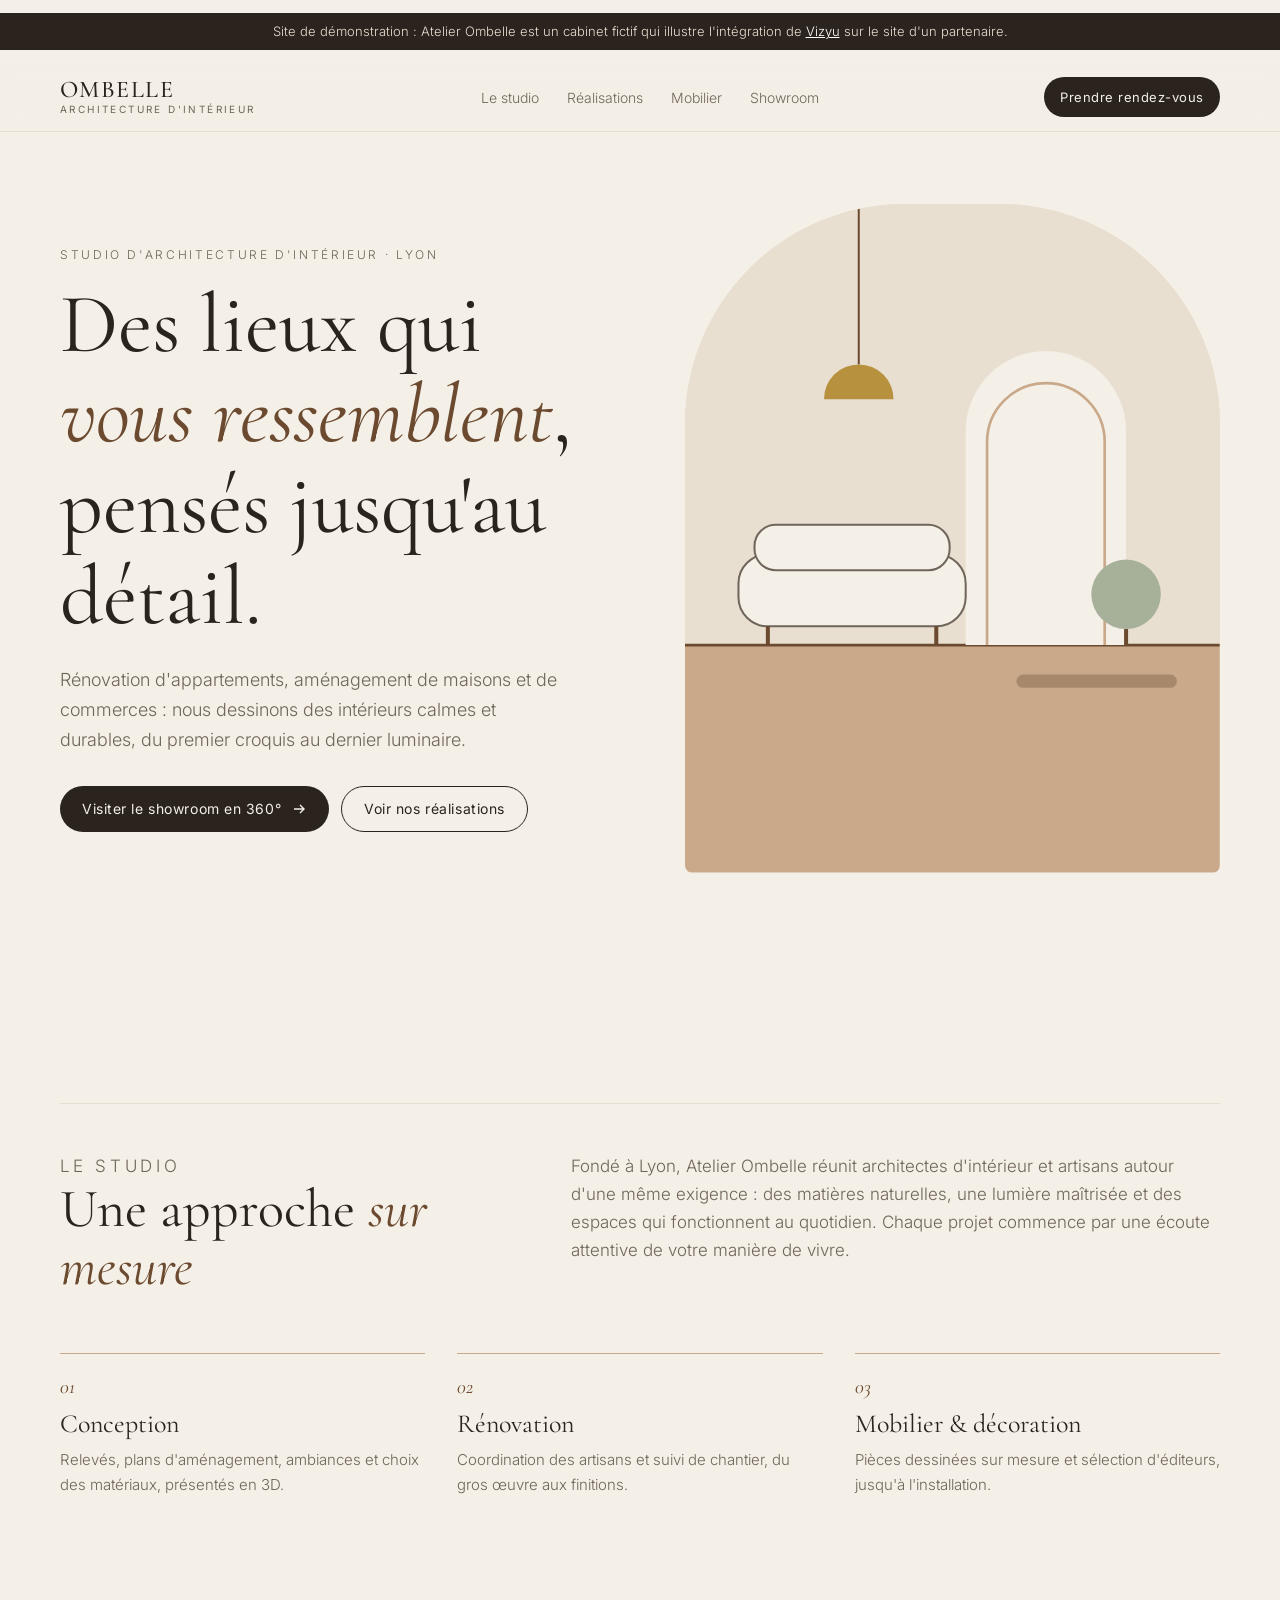
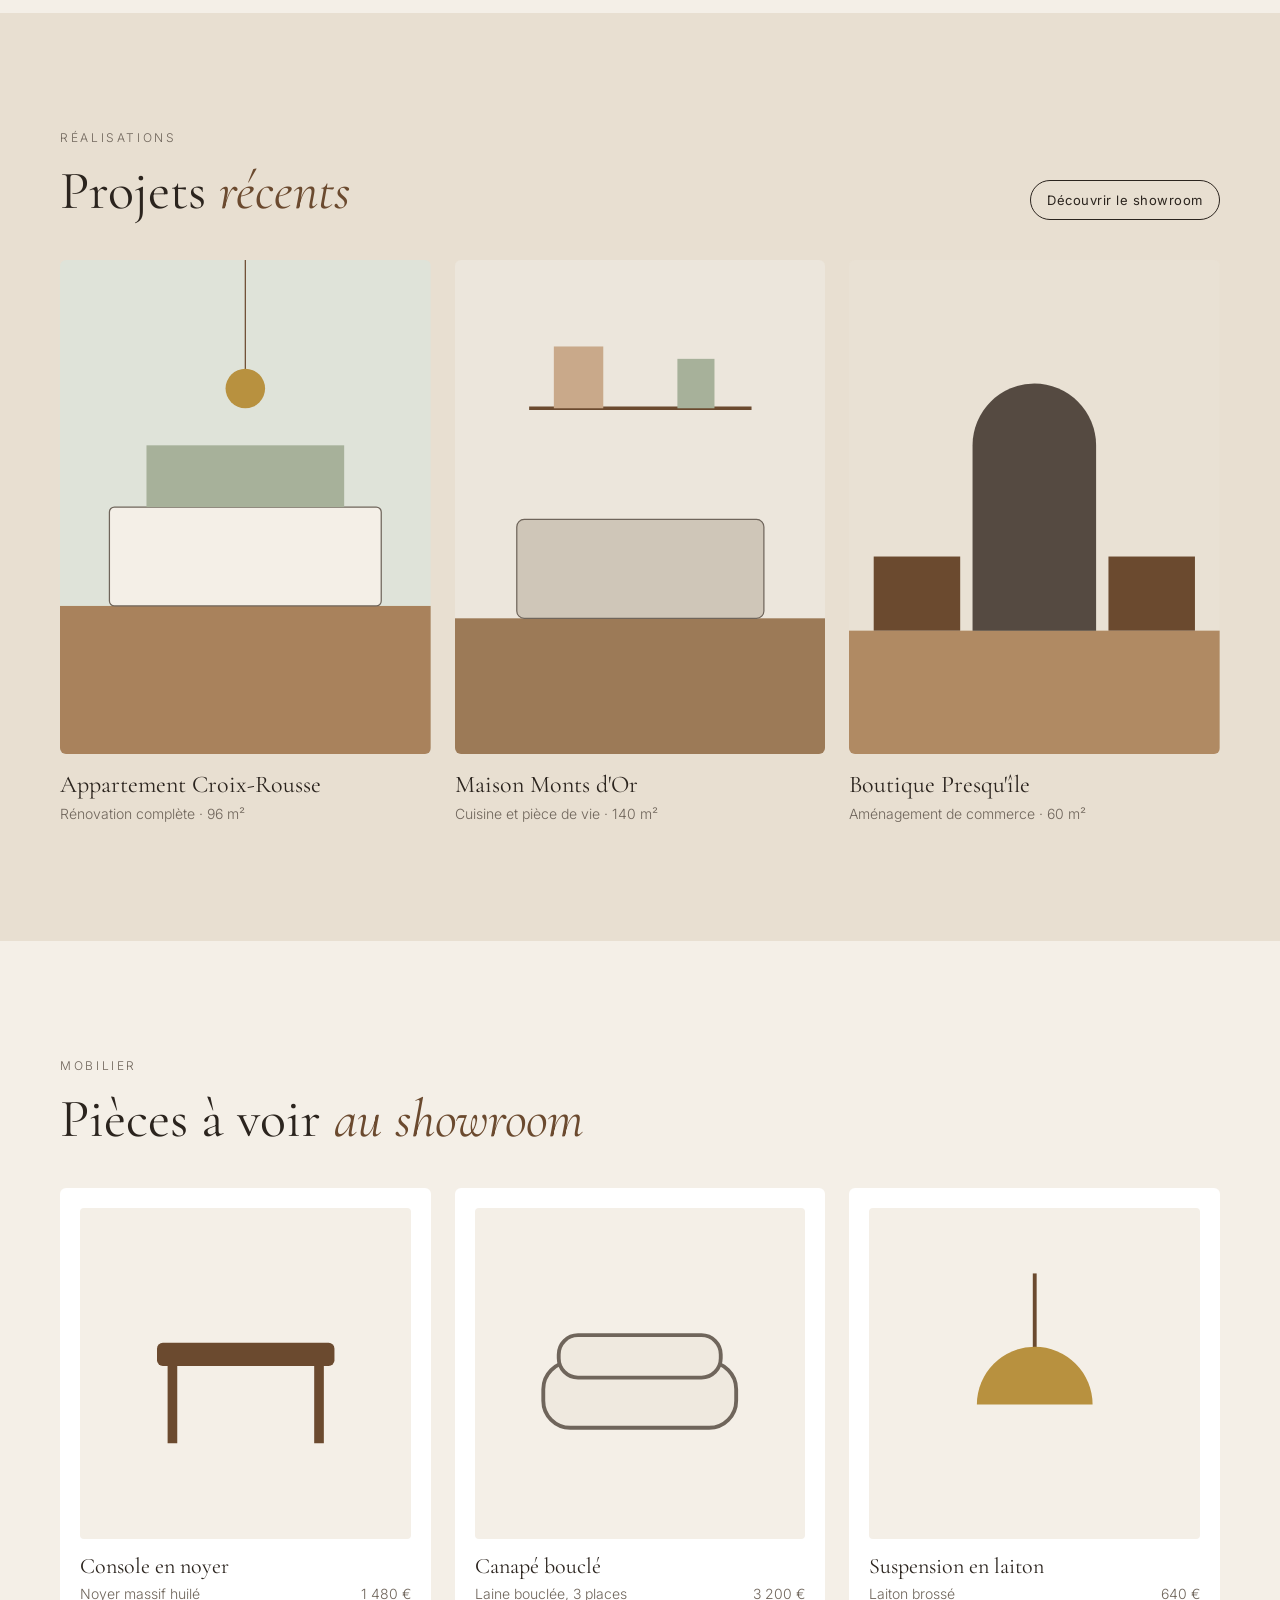
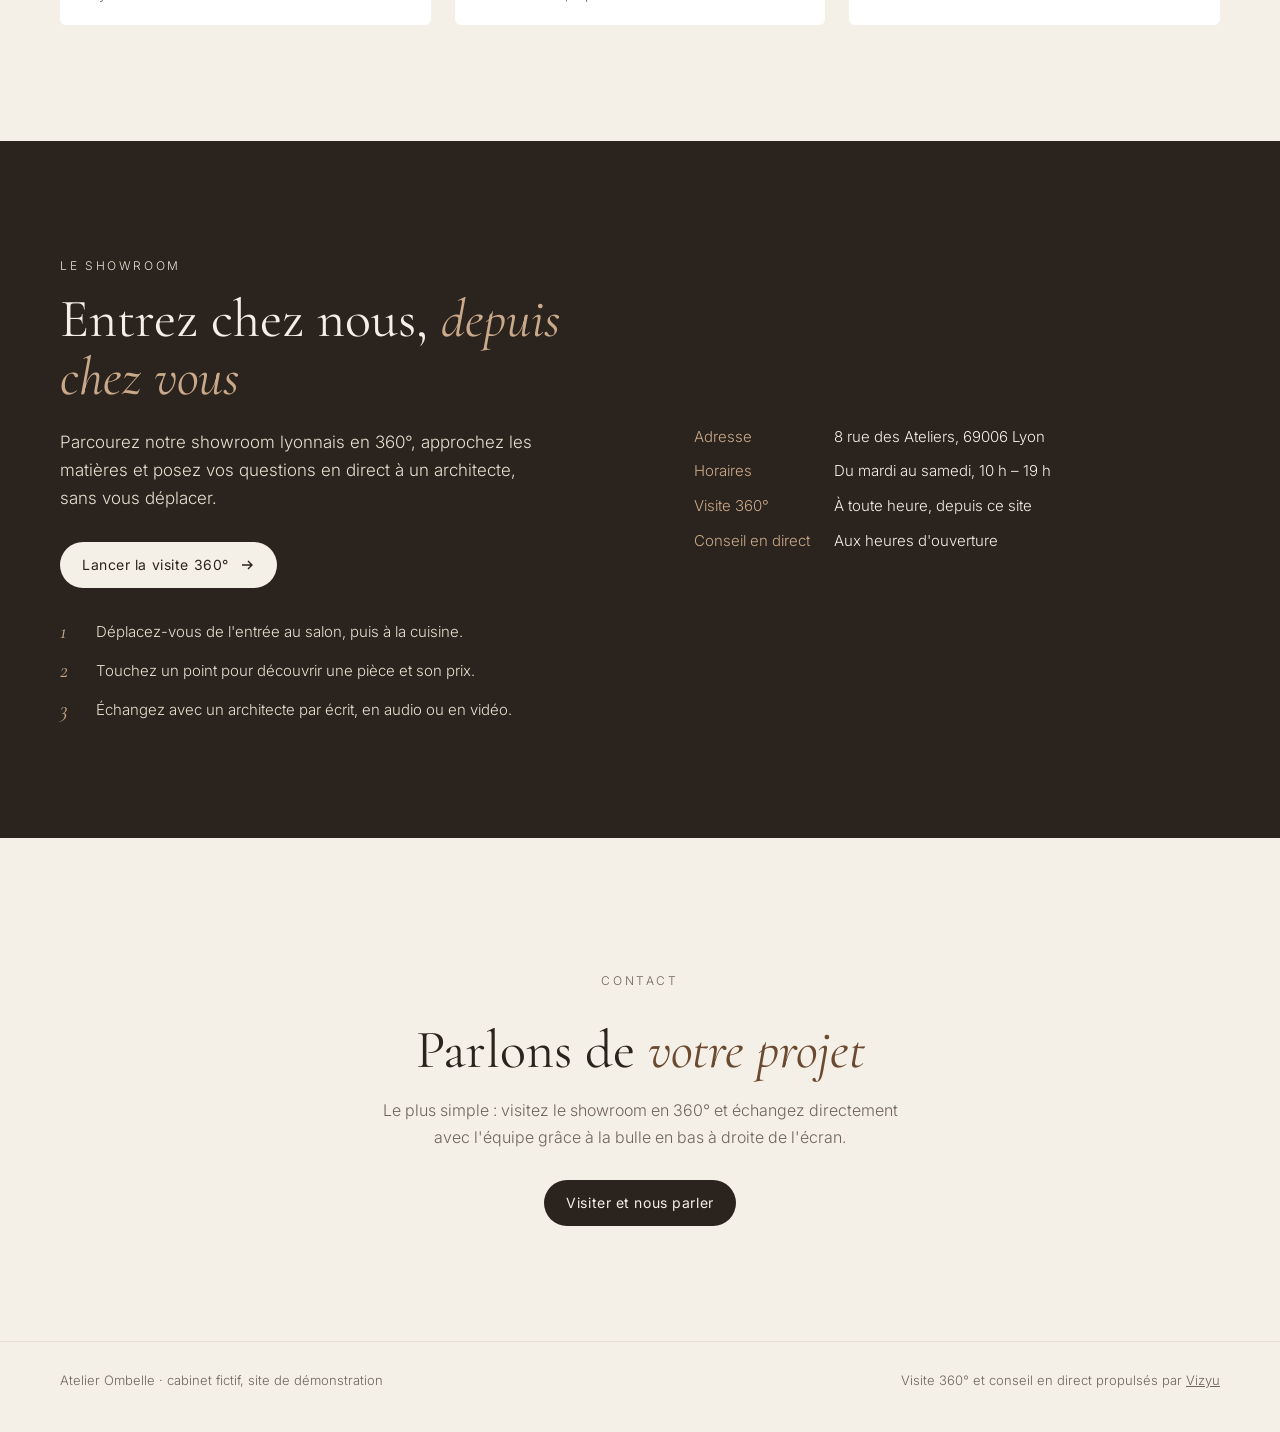
==== salon/index.html @ 53d55668 "feat: la page démo Atelier Ombelle passe sur /salon/ (redirection depuis /atelier-ombelle) Co-Author" ====
<!doctype html>
<html lang="fr">
<head>
  <meta charset="utf-8" />
  <meta name="viewport" content="width=device-width, initial-scale=1, viewport-fit=cover" />
  <title>Atelier Ombelle — Architecture d'intérieur (démo Vizyu)</title>
  <meta name="description" content="Site de démonstration : Atelier Ombelle, cabinet fictif d'architecture d'intérieur, intègre le widget Vizyu pour faire visiter son showroom en 360°." />
  <meta name="robots" content="noindex" />
  <meta name="theme-color" content="#F4EFE7" />
  <link rel="icon" href="data:image/svg+xml,%3Csvg xmlns='http://www.w3.org/2000/svg' viewBox='0 0 32 32'%3E%3Crect width='32' height='32' rx='7' fill='%233B3128'/%3E%3Cpath d='M9 24V14a7 7 0 0 1 14 0v10' fill='none' stroke='%23F4EFE7' stroke-width='2.4'/%3E%3C/svg%3E" />
  <link rel="preconnect" href="https://fonts.googleapis.com" />
  <link rel="preconnect" href="https://fonts.gstatic.com" crossorigin />
  <link href="https://fonts.googleapis.com/css2?family=Cormorant+Garamond:ital,wght@0,400;0,500;1,400&family=Inter:wght@300;400;500&display=swap" rel="stylesheet" />
  <style>
    :root {
      --lin: #f4efe7;
      --sable: #e8dfd1;
      --argile: #c9a98a;
      --noyer: #6b4a2f;
      --encre: #2b241e;
      --gris: #6f655b;
      --sauge: #a7b19a;
      --serif: "Cormorant Garamond", Georgia, serif;
      --sans: "Inter", system-ui, sans-serif;
    }
    * { box-sizing: border-box; }
    html { scroll-behavior: smooth; }
    @media (prefers-reduced-motion: reduce) { html { scroll-behavior: auto; } }
    body {
      margin: 0;
      background: var(--lin);
      color: var(--encre);
      font: 300 16px/1.65 var(--sans);
      -webkit-font-smoothing: antialiased;
    }
    a { color: inherit; }
    img, svg { display: block; max-width: 100%; }
    .wrap { width: min(1160px, 100% - 32px); margin-inline: auto; }
    .skip { position: absolute; left: -999px; }
    .skip:focus { left: 16px; top: 16px; background: var(--encre); color: var(--lin); padding: 8px 12px; z-index: 10; }
    :focus-visible { outline: 2px solid var(--noyer); outline-offset: 3px; }

    .demo-banner {
      background: var(--encre);
      color: var(--sable);
      font-size: 13px;
      text-align: center;
      padding: 8px 16px;
    }
    .demo-banner a { color: #fff; }

    header.top { position: sticky; top: 0; z-index: 5; background: rgba(244, 239, 231, 0.92); backdrop-filter: blur(8px); border-bottom: 1px solid var(--sable); }
    .top__inner { display: flex; align-items: center; justify-content: space-between; gap: 24px; height: 68px; }
    .logo { font: 500 24px/1 var(--serif); letter-spacing: 0.06em; text-decoration: none; text-transform: uppercase; }
    .logo small { display: block; font: 400 10px/1.4 var(--sans); letter-spacing: 0.24em; color: var(--gris); }
    .top nav ul { display: flex; gap: 28px; list-style: none; margin: 0; padding: 0; font-size: 14px; }
    .top nav a { text-decoration: none; color: var(--gris); }
    .top nav a:hover { color: var(--encre); }
    @media (max-width: 860px) { .top nav { display: none; } }

    .btn {
      display: inline-flex; align-items: center; gap: 10px;
      min-height: 46px; padding: 0 22px;
      background: var(--encre); color: var(--lin);
      font: 400 14px/1 var(--sans); letter-spacing: 0.04em;
      text-decoration: none; border-radius: 999px;
      transition: background 0.2s;
    }
    .btn:hover { background: var(--noyer); }
    .btn--ghost { background: transparent; color: var(--encre); border: 1px solid var(--encre); }
    .btn--ghost:hover { background: var(--encre); color: var(--lin); }
    .btn--sm { min-height: 40px; padding: 0 16px; font-size: 13px; white-space: nowrap; }

    .eyebrow { font-size: 12px; letter-spacing: 0.22em; text-transform: uppercase; color: var(--gris); margin: 0 0 14px; }
    h1, h2, h3 { font-family: var(--serif); font-weight: 400; line-height: 1.08; margin: 0; }
    h1 { font-size: clamp(44px, 7vw, 84px); }
    h1 em, h2 em { font-style: italic; color: var(--noyer); }
    h2 { font-size: clamp(34px, 4.6vw, 54px); }
    h3 { font-size: 26px; }
    section { padding: clamp(64px, 9vw, 120px) 0; }

    .hero { padding-top: clamp(40px, 6vw, 72px); }
    .hero__grid { display: grid; grid-template-columns: 1.05fr 1fr; gap: clamp(32px, 5vw, 72px); align-items: center; }
    .hero p.lead { font-size: 18px; color: var(--gris); max-width: 46ch; margin: 24px 0 32px; }
    .hero__actions { display: flex; flex-wrap: wrap; gap: 12px; }
    .hero__art { aspect-ratio: 4 / 5; border-radius: 220px 220px 8px 8px; overflow: hidden; background: var(--sable); }
    @media (max-width: 860px) {
      .hero__grid { grid-template-columns: 1fr; }
      .hero__art { aspect-ratio: 1 / 1; max-height: 420px; border-radius: 180px 180px 8px 8px; }
    }

    .intro { display: grid; grid-template-columns: 1fr 1.4fr; gap: 48px; border-top: 1px solid var(--sable); padding-top: 48px; }
    .intro p { margin: 0; color: var(--gris); font-size: 17px; }
    .services { display: grid; grid-template-columns: repeat(3, 1fr); gap: 32px; margin-top: 56px; }
    .service { border-top: 1px solid var(--argile); padding-top: 20px; }
    .service span { font: italic 400 20px/1 var(--serif); color: var(--noyer); }
    .service h3 { margin: 10px 0 10px; }
    .service p { margin: 0; color: var(--gris); font-size: 15px; }
    @media (max-width: 860px) { .intro, .services { grid-template-columns: 1fr; } }

    .projets { background: var(--sable); }
    .projets__head { display: flex; justify-content: space-between; align-items: end; gap: 24px; flex-wrap: wrap; margin-bottom: 40px; }
    .cards { display: grid; grid-template-columns: repeat(3, 1fr); gap: 24px; }
    .card__art { aspect-ratio: 3 / 4; border-radius: 6px; overflow: hidden; }
    .card h3 { font-size: 24px; margin: 18px 0 4px; }
    .card p { margin: 0; color: var(--gris); font-size: 14px; }
    @media (max-width: 860px) { .cards { grid-template-columns: 1fr; } .card__art { aspect-ratio: 4 / 3; } }

    .mobilier__list { display: grid; grid-template-columns: repeat(3, 1fr); gap: 24px; margin-top: 40px; }
    .piece { background: #fff; border-radius: 6px; padding: 20px; }
    .piece__art { aspect-ratio: 1; border-radius: 4px; background: var(--lin); display: grid; place-items: center; }
    .piece h3 { font-size: 22px; margin: 16px 0 4px; }
    .piece p { margin: 0; color: var(--gris); font-size: 14px; display: flex; justify-content: space-between; gap: 12px; }
    @media (max-width: 860px) { .mobilier__list { grid-template-columns: 1fr; } }

    .showroom { background: var(--encre); color: var(--lin); }
    .showroom__grid { display: grid; grid-template-columns: 1.1fr 1fr; gap: 56px; align-items: center; }
    .showroom .eyebrow, .showroom p { color: var(--sable); }
    .showroom h2 em { color: var(--argile); }
    .showroom p.lead { font-size: 17px; max-width: 48ch; margin: 22px 0 30px; }
    .showroom .btn { background: var(--lin); color: var(--encre); }
    .showroom .btn:hover { background: var(--argile); }
    .showroom dl { display: grid; grid-template-columns: auto 1fr; gap: 10px 24px; margin: 0; font-size: 15px; }
    .showroom dt { color: var(--argile); }
    .showroom dd { margin: 0; }
    .steps { list-style: none; padding: 0; margin: 32px 0 0; display: grid; gap: 14px; font-size: 15px; color: var(--sable); }
    .steps li { display: flex; gap: 14px; }
    .steps b { font: italic 400 22px/1 var(--serif); color: var(--argile); min-width: 22px; }
    @media (max-width: 860px) { .showroom__grid { grid-template-columns: 1fr; } }

    .contact { text-align: center; }
    .contact p { color: var(--gris); max-width: 52ch; margin: 18px auto 30px; }

    footer { border-top: 1px solid var(--sable); padding: 28px 0 40px; font-size: 13px; color: var(--gris); }
    footer .wrap { display: flex; justify-content: space-between; gap: 16px; flex-wrap: wrap; }
  </style>
</head>
<body>
  <a class="skip" href="#contenu">Aller au contenu</a>

  <p class="demo-banner">
    Site de démonstration : Atelier Ombelle est un cabinet fictif qui illustre l'intégration de
    <a href="/">Vizyu</a> sur le site d'un partenaire.
  </p>

  <header class="top">
    <div class="wrap top__inner">
      <a href="#haut" class="logo" id="haut">Ombelle<small>Architecture d'intérieur</small></a>
      <nav aria-label="Sections">
        <ul>
          <li><a href="#studio">Le studio</a></li>
          <li><a href="#realisations">Réalisations</a></li>
          <li><a href="#mobilier">Mobilier</a></li>
          <li><a href="#showroom">Showroom</a></li>
        </ul>
      </nav>
      <a href="#contact" class="btn btn--sm">Prendre rendez-vous</a>
    </div>
  </header>

  <main id="contenu">
    <section class="hero">
      <div class="wrap hero__grid">
        <div>
          <p class="eyebrow">Studio d'architecture d'intérieur · Lyon</p>
          <h1>Des lieux qui <em>vous ressemblent</em>, pensés jusqu'au détail.</h1>
          <p class="lead">
            Rénovation d'appartements, aménagement de maisons et de commerces : nous dessinons
            des intérieurs calmes et durables, du premier croquis au dernier luminaire.
          </p>
          <div class="hero__actions">
            <a class="btn" href="https://vizyu-demo.vercel.app/v/demo_ombelle_marque/boutique/demo_ombelle_showroom" target="_blank" rel="noopener">
              Visiter le showroom en 360°
              <svg width="16" height="16" viewBox="0 0 16 16" aria-hidden="true"><path d="M3 8h10M9 4l4 4-4 4" fill="none" stroke="currentColor" stroke-width="1.4"/></svg>
            </a>
            <a class="btn btn--ghost" href="#realisations">Voir nos réalisations</a>
          </div>
        </div>
        <div class="hero__art" aria-hidden="true">
          <svg viewBox="0 0 400 500" preserveAspectRatio="xMidYMid slice" width="100%" height="100%">
            <rect width="400" height="500" fill="#e8dfd1"/>
            <rect y="330" width="400" height="170" fill="#c9a98a"/>
            <path d="M0 330h400" stroke="#6b4a2f" stroke-width="2"/>
            <path d="M210 330V170a60 60 0 0 1 120 0v160" fill="#f4efe7"/>
            <path d="M226 330V178a44 44 0 0 1 88 0v152" fill="none" stroke="#c9a98a" stroke-width="2"/>
            <rect x="40" y="262" width="170" height="54" rx="22" fill="#f4efe7" stroke="#6f655b" stroke-width="1.5"/>
            <rect x="52" y="240" width="146" height="34" rx="16" fill="#f4efe7" stroke="#6f655b" stroke-width="1.5"/>
            <path d="M62 316v14M188 316v14" stroke="#6b4a2f" stroke-width="3"/>
            <path d="M130 0v120" stroke="#6b4a2f" stroke-width="1.5"/>
            <path d="M104 146a26 26 0 0 1 52 0z" fill="#b8913f"/>
            <circle cx="330" cy="292" r="26" fill="#a7b19a"/>
            <path d="M330 318v12" stroke="#6b4a2f" stroke-width="3"/>
            <rect x="248" y="352" width="120" height="10" rx="5" fill="#6b4a2f" opacity="0.35"/>
          </svg>
        </div>
      </div>
    </section>

    <section id="studio">
      <div class="wrap">
        <div class="intro">
          <div>
            <p class="eyebrow">Le studio</p>
            <h2>Une approche <em>sur mesure</em></h2>
          </div>
          <p>
            Fondé à Lyon, Atelier Ombelle réunit architectes d'intérieur et artisans autour d'une même
            exigence : des matières naturelles, une lumière maîtrisée et des espaces qui fonctionnent
            au quotidien. Chaque projet commence par une écoute attentive de votre manière de vivre.
          </p>
        </div>
        <div class="services">
          <article class="service">
            <span>01</span>
            <h3>Conception</h3>
            <p>Relevés, plans d'aménagement, ambiances et choix des matériaux, présentés en 3D.</p>
          </article>
          <article class="service">
            <span>02</span>
            <h3>Rénovation</h3>
            <p>Coordination des artisans et suivi de chantier, du gros œuvre aux finitions.</p>
          </article>
          <article class="service">
            <span>03</span>
            <h3>Mobilier &amp; décoration</h3>
            <p>Pièces dessinées sur mesure et sélection d'éditeurs, jusqu'à l'installation.</p>
          </article>
        </div>
      </div>
    </section>

    <section class="projets" id="realisations">
      <div class="wrap">
        <div class="projets__head">
          <div>
            <p class="eyebrow">Réalisations</p>
            <h2>Projets <em>récents</em></h2>
          </div>
          <a class="btn btn--ghost btn--sm" href="#showroom">Découvrir le showroom</a>
        </div>
        <div class="cards">
          <article class="card">
            <div class="card__art" aria-hidden="true">
              <svg viewBox="0 0 300 400" preserveAspectRatio="xMidYMid slice" width="100%" height="100%">
                <rect width="300" height="400" fill="#dfe3d9"/>
                <rect y="280" width="300" height="120" fill="#a9825c"/>
                <rect x="40" y="200" width="220" height="80" rx="4" fill="#f4efe7" stroke="#6f655b"/>
                <rect x="70" y="150" width="160" height="50" fill="#a7b19a"/>
                <path d="M150 0v90" stroke="#6b4a2f"/><circle cx="150" cy="104" r="16" fill="#b8913f"/>
              </svg>
            </div>
            <h3>Appartement Croix-Rousse</h3>
            <p>Rénovation complète · 96 m²</p>
          </article>
          <article class="card">
            <div class="card__art" aria-hidden="true">
              <svg viewBox="0 0 300 400" preserveAspectRatio="xMidYMid slice" width="100%" height="100%">
                <rect width="300" height="400" fill="#ece6dc"/>
                <rect y="290" width="300" height="110" fill="#9c7a57"/>
                <rect x="50" y="210" width="200" height="80" rx="6" fill="#cfc6b8" stroke="#6f655b"/>
                <path d="M60 120h180" stroke="#6b4a2f" stroke-width="3"/>
                <rect x="80" y="70" width="40" height="50" fill="#c9a98a"/><rect x="180" y="80" width="30" height="40" fill="#a7b19a"/>
              </svg>
            </div>
            <h3>Maison Monts d'Or</h3>
            <p>Cuisine et pièce de vie · 140 m²</p>
          </article>
          <article class="card">
            <div class="card__art" aria-hidden="true">
              <svg viewBox="0 0 300 400" preserveAspectRatio="xMidYMid slice" width="100%" height="100%">
                <rect width="300" height="400" fill="#e9e1d4"/>
                <rect y="300" width="300" height="100" fill="#b08a63"/>
                <path d="M100 300V150a50 50 0 0 1 100 0v150" fill="#3b3128" opacity="0.85"/>
                <rect x="20" y="240" width="70" height="60" fill="#6b4a2f"/><rect x="210" y="240" width="70" height="60" fill="#6b4a2f"/>
              </svg>
            </div>
            <h3>Boutique Presqu'île</h3>
            <p>Aménagement de commerce · 60 m²</p>
          </article>
        </div>
      </div>
    </section>

    <section id="mobilier">
      <div class="wrap">
        <p class="eyebrow">Mobilier</p>
        <h2>Pièces à voir <em>au showroom</em></h2>
        <div class="mobilier__list">
          <article class="piece">
            <div class="piece__art" aria-hidden="true">
              <svg viewBox="0 0 120 120" width="70%"><rect x="14" y="44" width="92" height="12" rx="3" fill="#6b4a2f"/><path d="M22 56v40M98 56v40" stroke="#6b4a2f" stroke-width="5"/></svg>
            </div>
            <h3>Console en noyer</h3>
            <p><span>Noyer massif huilé</span><span>1 480 €</span></p>
          </article>
          <article class="piece">
            <div class="piece__art" aria-hidden="true">
              <svg viewBox="0 0 120 120" width="70%"><rect x="10" y="54" width="100" height="34" rx="14" fill="#efe9df" stroke="#6f655b" stroke-width="2"/><rect x="18" y="40" width="84" height="22" rx="10" fill="#efe9df" stroke="#6f655b" stroke-width="2"/></svg>
            </div>
            <h3>Canapé bouclé</h3>
            <p><span>Laine bouclée, 3 places</span><span>3 200 €</span></p>
          </article>
          <article class="piece">
            <div class="piece__art" aria-hidden="true">
              <svg viewBox="0 0 120 120" width="70%"><path d="M60 8v40" stroke="#6b4a2f" stroke-width="2"/><path d="M30 76a30 30 0 0 1 60 0z" fill="#b8913f"/></svg>
            </div>
            <h3>Suspension en laiton</h3>
            <p><span>Laiton brossé</span><span>640 €</span></p>
          </article>
        </div>
      </div>
    </section>

    <section class="showroom" id="showroom">
      <div class="wrap showroom__grid">
        <div>
          <p class="eyebrow">Le showroom</p>
          <h2>Entrez chez nous, <em>depuis chez vous</em></h2>
          <p class="lead">
            Parcourez notre showroom lyonnais en 360°, approchez les matières et posez vos questions
            en direct à un architecte, sans vous déplacer.
          </p>
          <a class="btn" href="https://vizyu-demo.vercel.app/v/demo_ombelle_marque/boutique/demo_ombelle_showroom" target="_blank" rel="noopener">
            Lancer la visite 360°
            <svg width="16" height="16" viewBox="0 0 16 16" aria-hidden="true"><path d="M3 8h10M9 4l4 4-4 4" fill="none" stroke="currentColor" stroke-width="1.4"/></svg>
          </a>
          <ol class="steps">
            <li><b>1</b><span>Déplacez-vous de l'entrée au salon, puis à la cuisine.</span></li>
            <li><b>2</b><span>Touchez un point pour découvrir une pièce et son prix.</span></li>
            <li><b>3</b><span>Échangez avec un architecte par écrit, en audio ou en vidéo.</span></li>
          </ol>
        </div>
        <dl>
          <dt>Adresse</dt><dd>8 rue des Ateliers, 69006 Lyon</dd>
          <dt>Horaires</dt><dd>Du mardi au samedi, 10 h – 19 h</dd>
          <dt>Visite 360°</dt><dd>À toute heure, depuis ce site</dd>
          <dt>Conseil en direct</dt><dd>Aux heures d'ouverture</dd>
        </dl>
      </div>
    </section>

    <section class="contact" id="contact">
      <div class="wrap">
        <p class="eyebrow">Contact</p>
        <h2>Parlons de <em>votre projet</em></h2>
        <p>
          Le plus simple : visitez le showroom en 360° et échangez directement avec l'équipe
          grâce à la bulle en bas à droite de l'écran.
        </p>
        <a class="btn" href="https://vizyu-demo.vercel.app/v/demo_ombelle_marque/boutique/demo_ombelle_showroom" target="_blank" rel="noopener">Visiter et nous parler</a>
      </div>
    </section>
  </main>

  <footer>
    <div class="wrap">
      <span>Atelier Ombelle · cabinet fictif, site de démonstration</span>
      <span>Visite 360° et conseil en direct propulsés par <a href="/">Vizyu</a></span>
    </div>
  </footer>

  <!-- Widget Vizyu : ouvre directement la visite 360 du showroom (data-boutique). -->
  <script
    src="https://vizyu-demo.vercel.app/widget.js"
    data-marque="demo_ombelle_marque"
    data-boutique="demo_ombelle_showroom"
    async
  ></script>
</body>
</html>
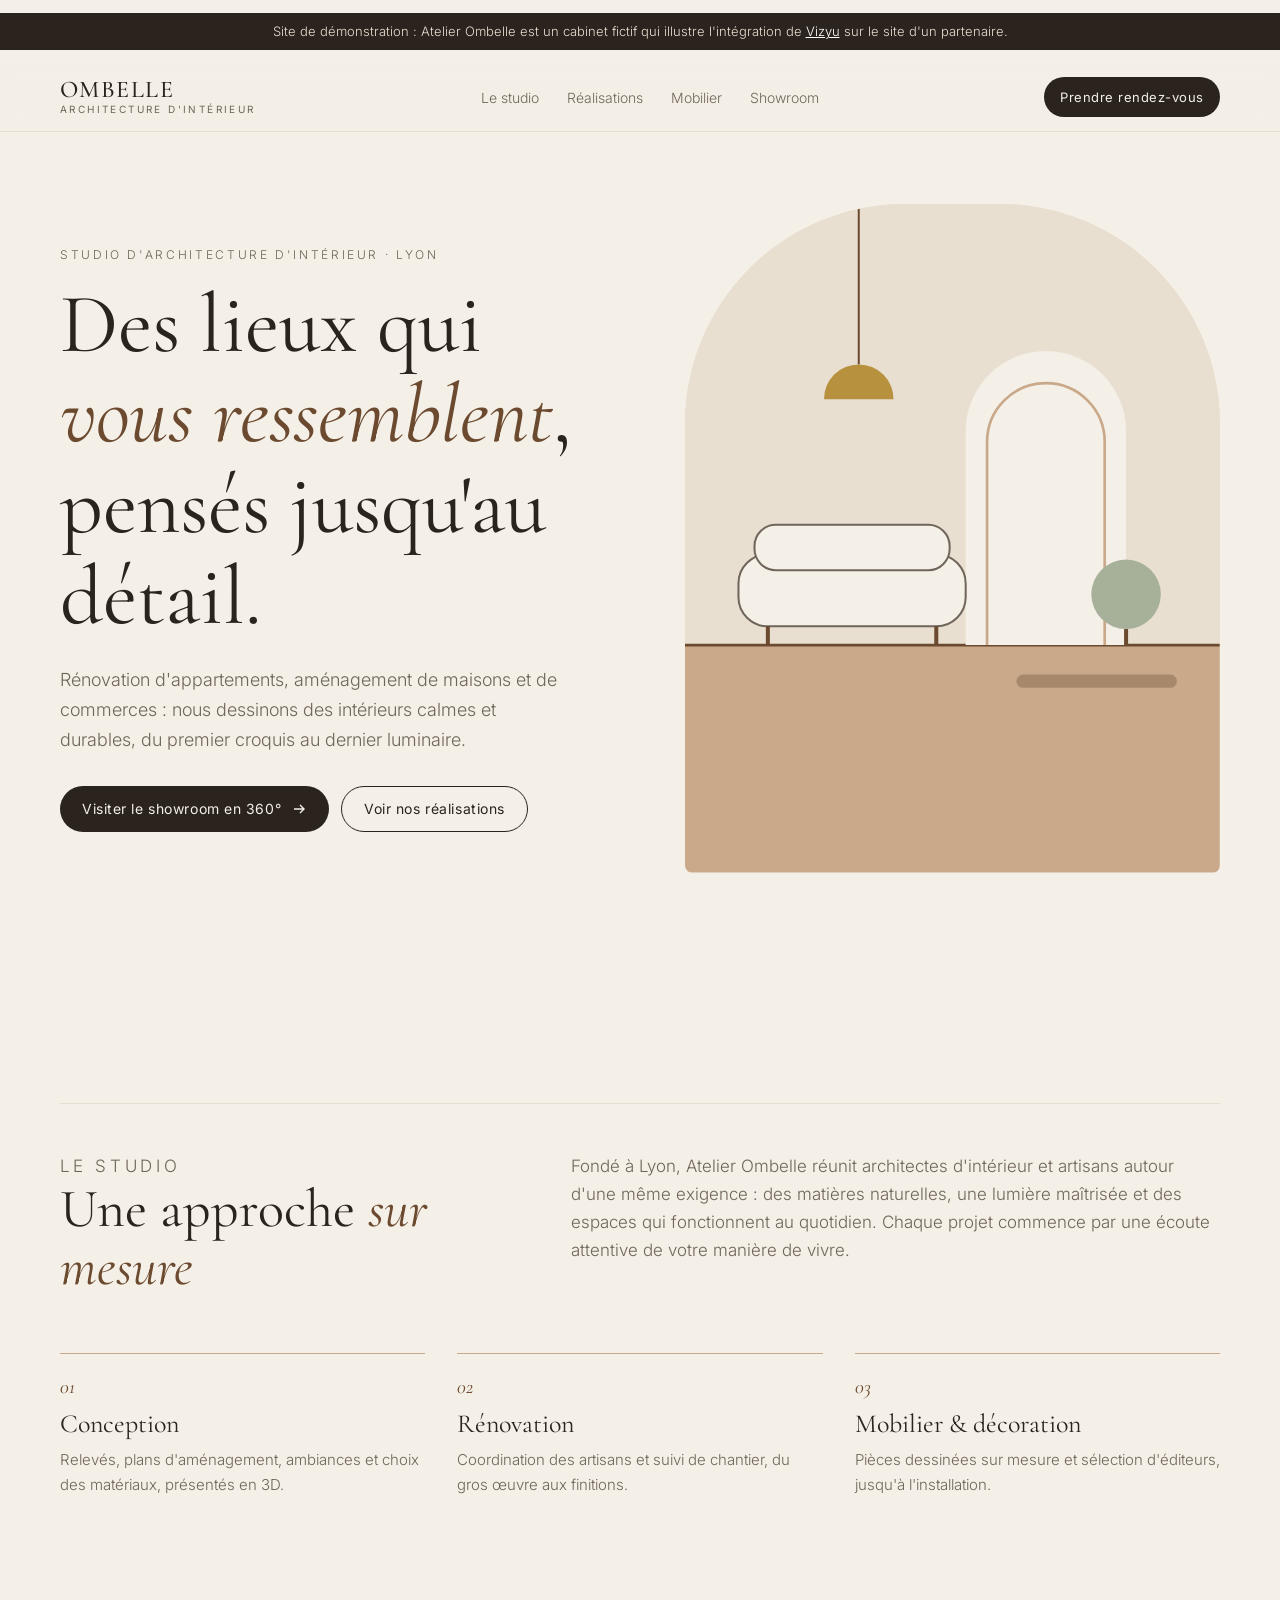
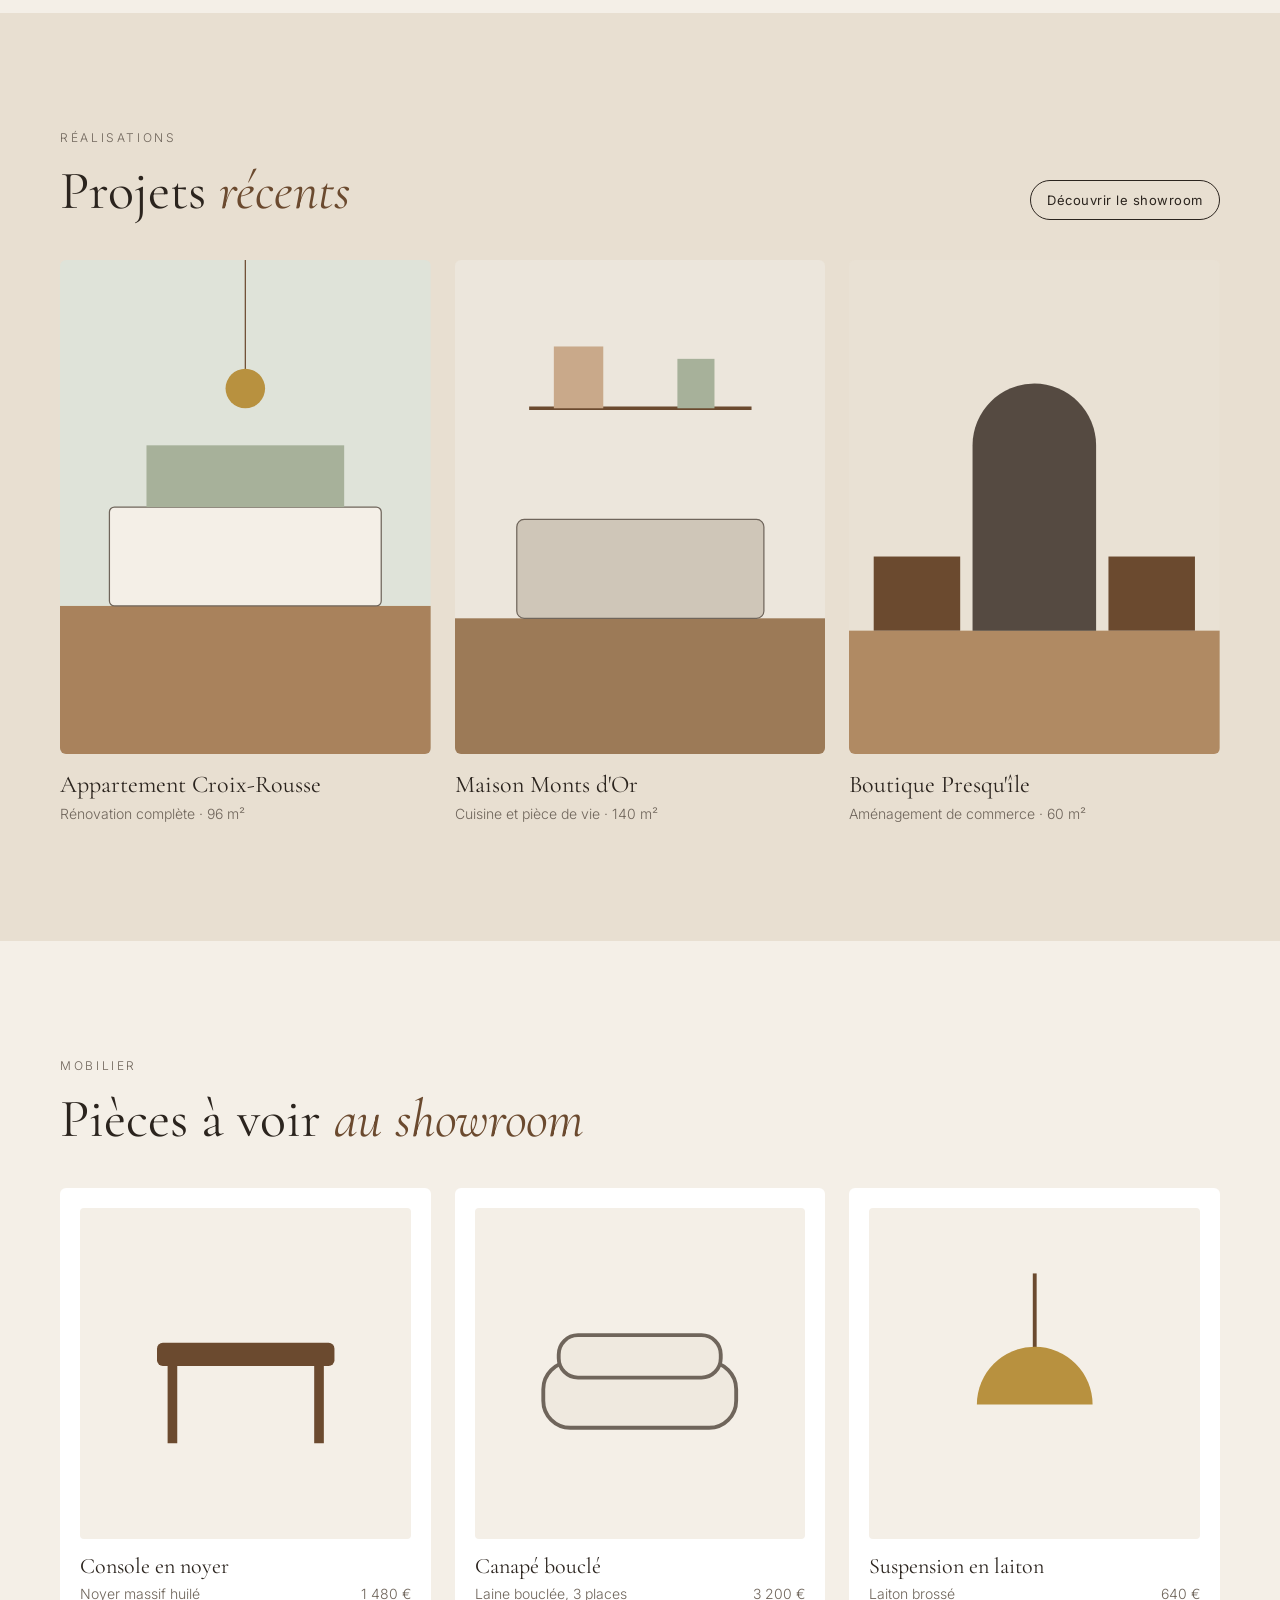
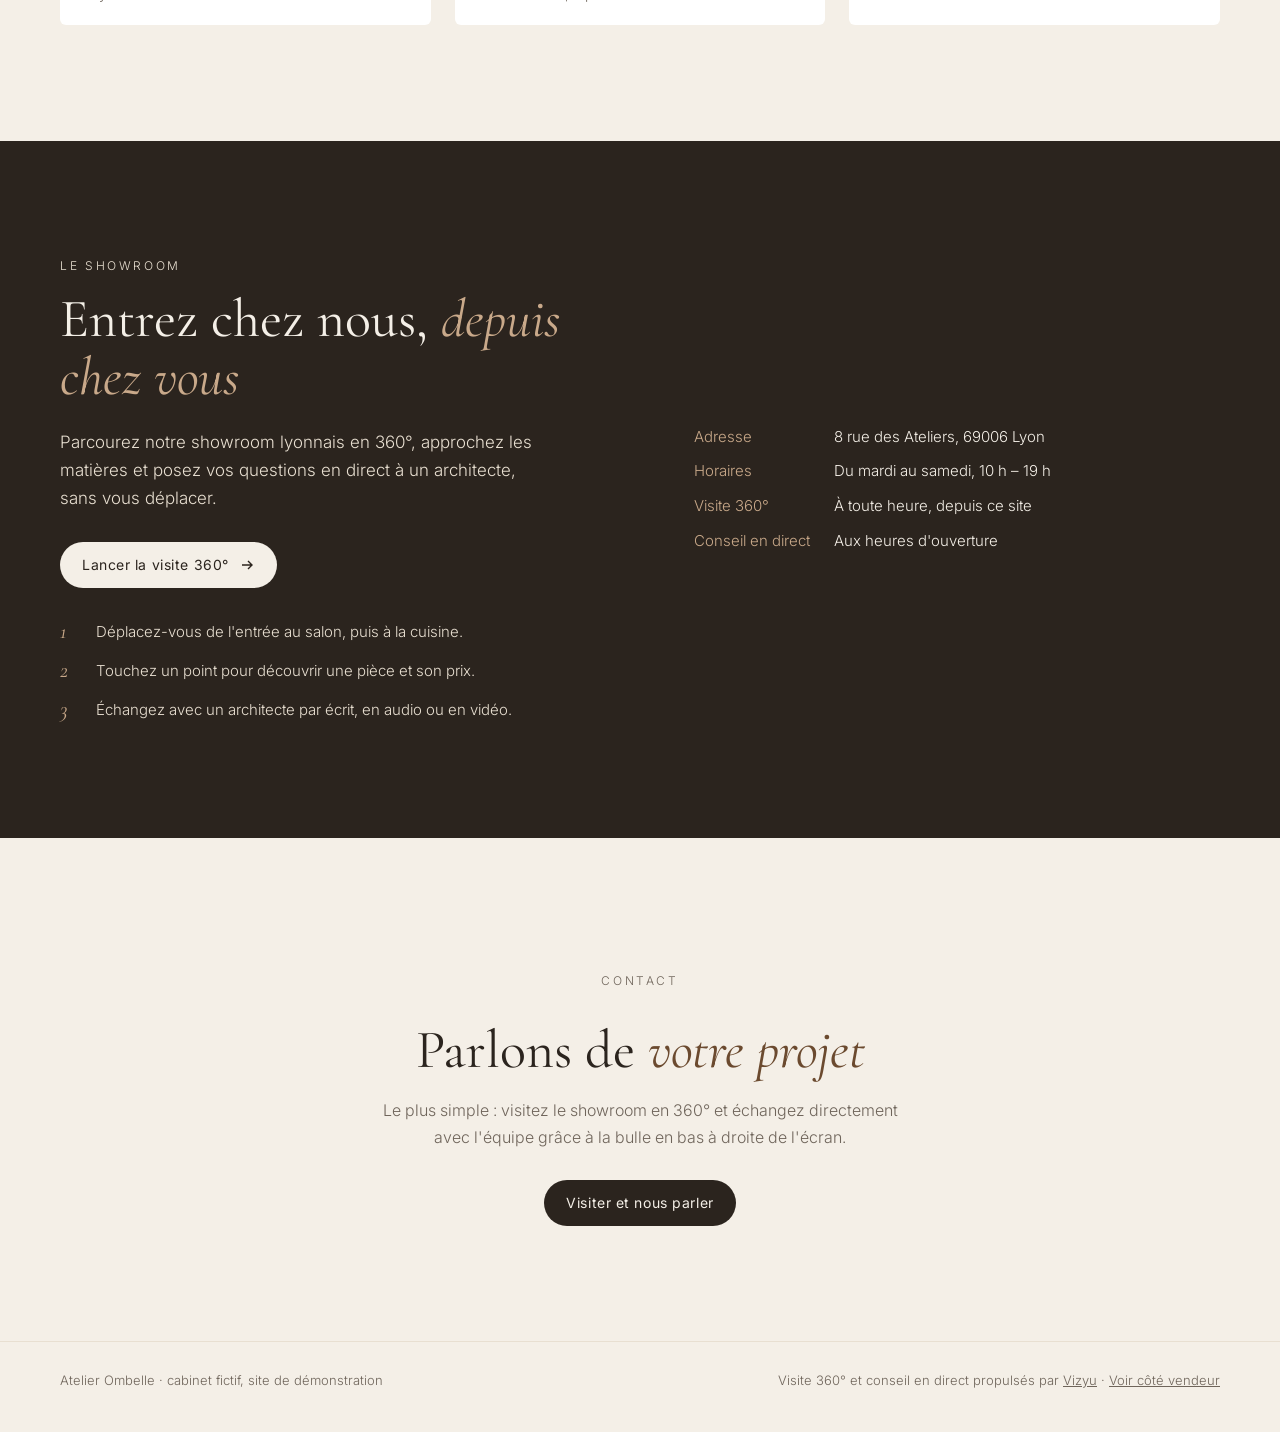
==== commit 992358d0: "feat: section « Essayez Vizyu » avec les parcours client et vendeur Co-Authored-By: Claude Opus 5.5 " ====
--- a/salon/index.html
+++ b/salon/index.html
@@ -252,7 +252,7 @@
             <h3>Appartement Croix-Rousse</h3>
             <p>Rénovation complète · 96 m²</p>
           </article>
-          <article class="card">
+          <article class="card" id="ilot-terrazzo">
             <div class="card__art" aria-hidden="true">
               <svg viewBox="0 0 300 400" preserveAspectRatio="xMidYMid slice" width="100%" height="100%">
                 <rect width="300" height="400" fill="#ece6dc"/>
@@ -286,21 +286,21 @@
         <p class="eyebrow">Mobilier</p>
         <h2>Pièces à voir <em>au showroom</em></h2>
         <div class="mobilier__list">
-          <article class="piece">
+          <article class="piece" id="console-noyer">
             <div class="piece__art" aria-hidden="true">
               <svg viewBox="0 0 120 120" width="70%"><rect x="14" y="44" width="92" height="12" rx="3" fill="#6b4a2f"/><path d="M22 56v40M98 56v40" stroke="#6b4a2f" stroke-width="5"/></svg>
             </div>
             <h3>Console en noyer</h3>
             <p><span>Noyer massif huilé</span><span>1 480 €</span></p>
           </article>
-          <article class="piece">
+          <article class="piece" id="canape-boucle">
             <div class="piece__art" aria-hidden="true">
               <svg viewBox="0 0 120 120" width="70%"><rect x="10" y="54" width="100" height="34" rx="14" fill="#efe9df" stroke="#6f655b" stroke-width="2"/><rect x="18" y="40" width="84" height="22" rx="10" fill="#efe9df" stroke="#6f655b" stroke-width="2"/></svg>
             </div>
             <h3>Canapé bouclé</h3>
             <p><span>Laine bouclée, 3 places</span><span>3 200 €</span></p>
           </article>
-          <article class="piece">
+          <article class="piece" id="suspension-laiton">
             <div class="piece__art" aria-hidden="true">
               <svg viewBox="0 0 120 120" width="70%"><path d="M60 8v40" stroke="#6b4a2f" stroke-width="2"/><path d="M30 76a30 30 0 0 1 60 0z" fill="#b8913f"/></svg>
             </div>
@@ -355,7 +355,7 @@
   <footer>
     <div class="wrap">
       <span>Atelier Ombelle · cabinet fictif, site de démonstration</span>
-      <span>Visite 360° et conseil en direct propulsés par <a href="/">Vizyu</a></span>
+      <span>Visite 360° et conseil en direct propulsés par <a href="/">Vizyu</a> · <a href="https://vizyu-demo.vercel.app/demo-vendeur" target="_blank" rel="noopener">Voir côté vendeur</a></span>
     </div>
   </footer>
 
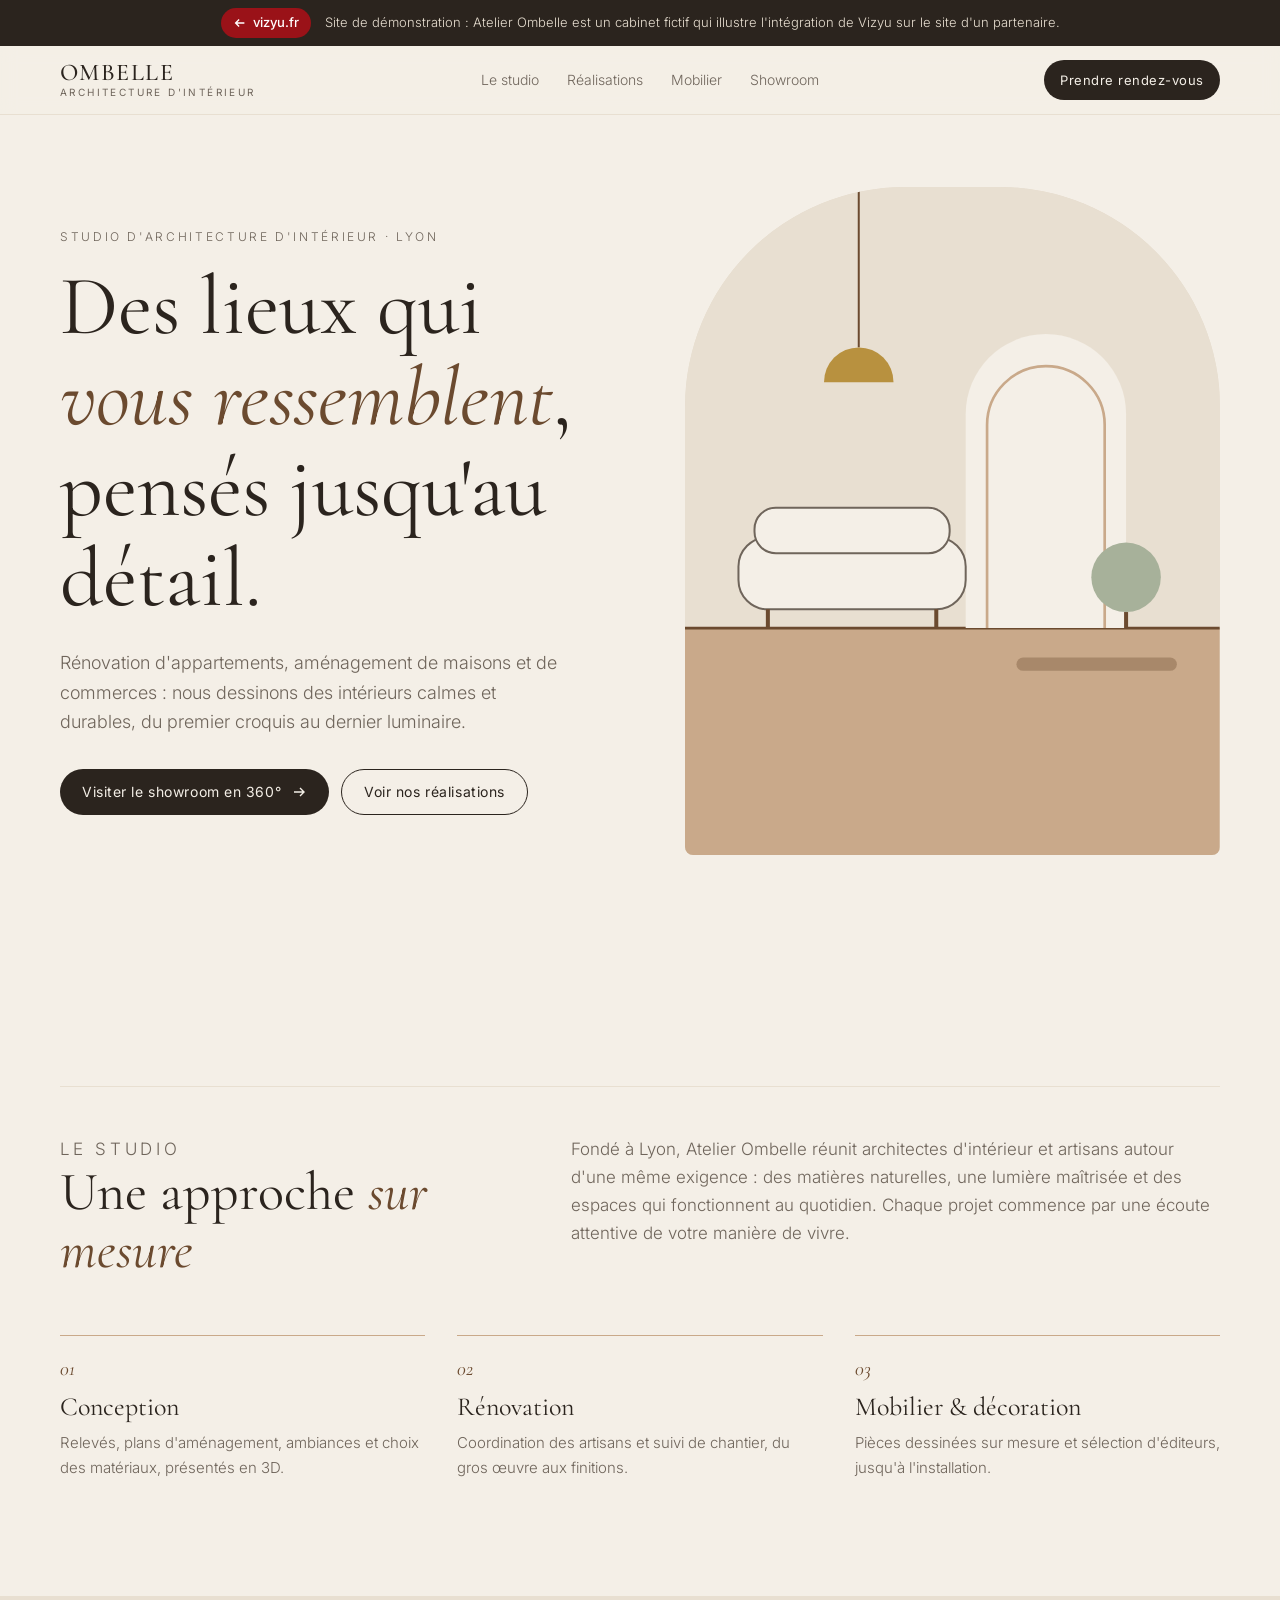
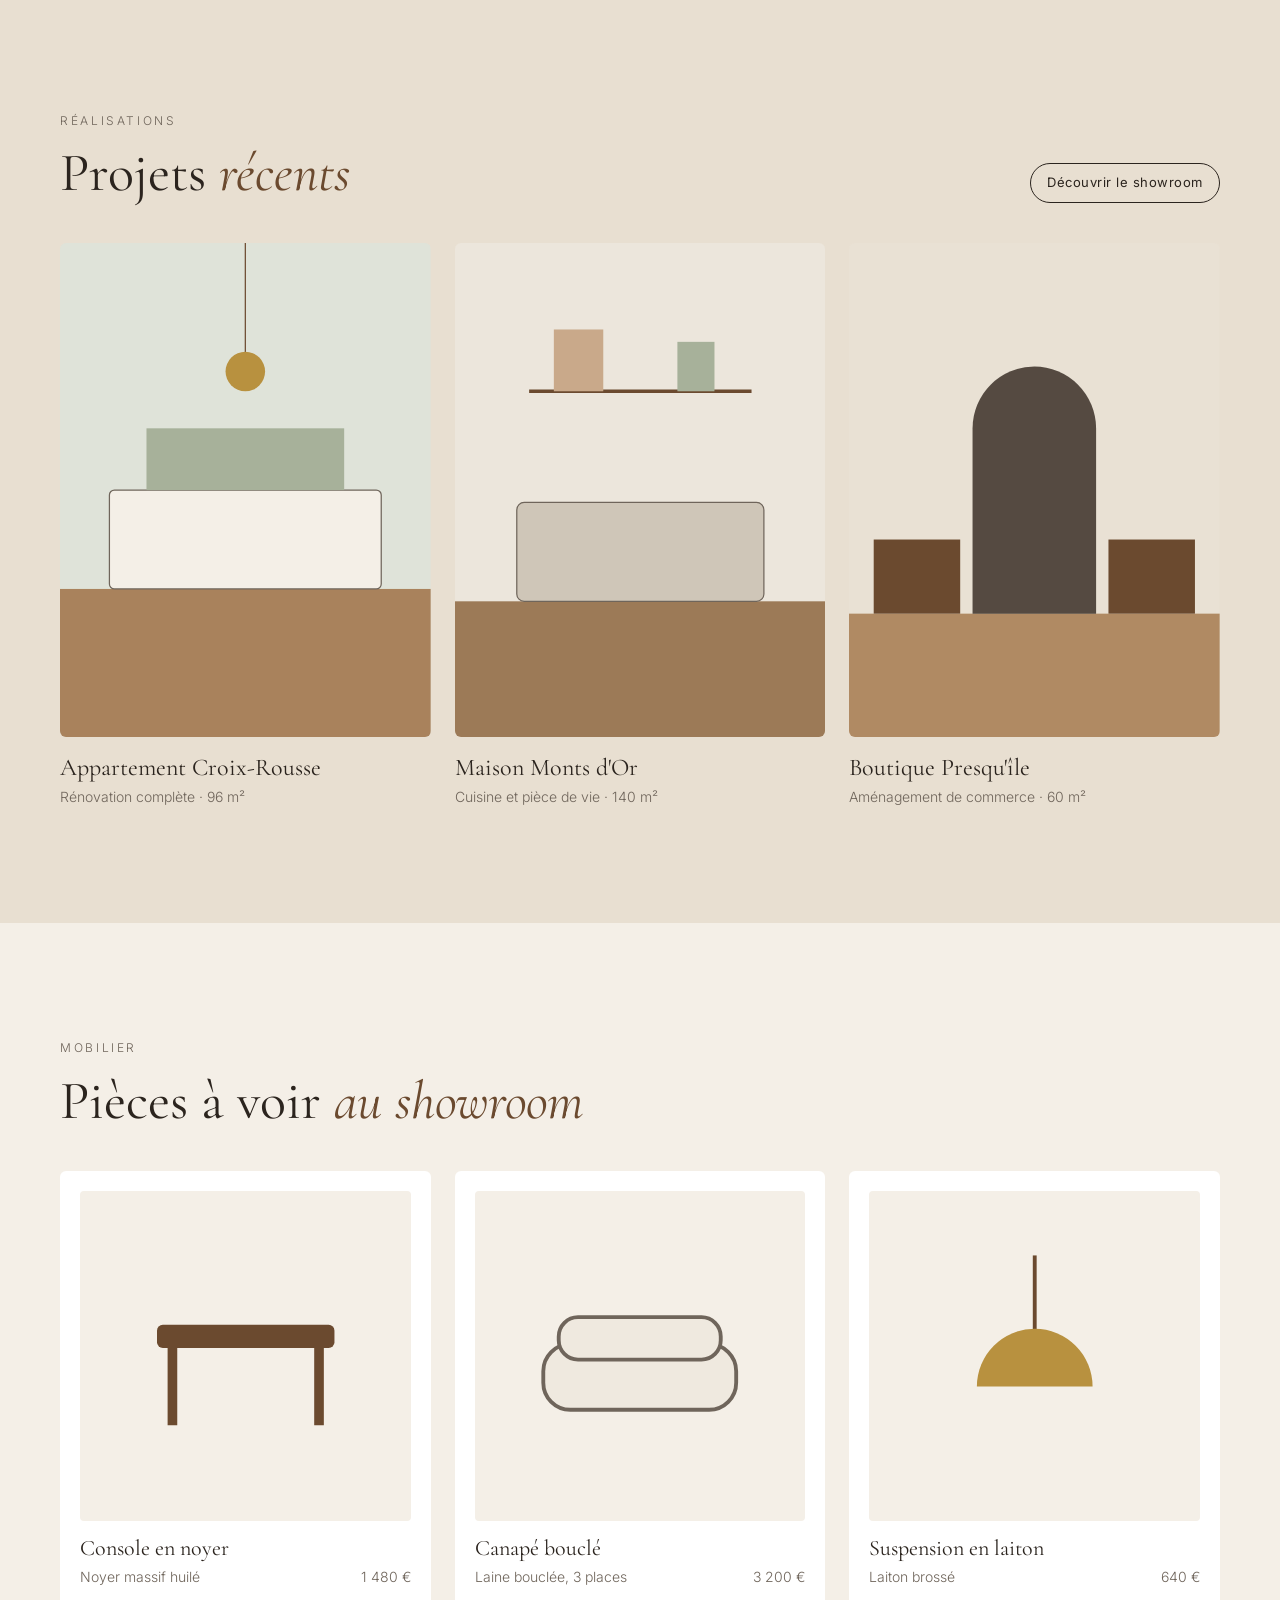
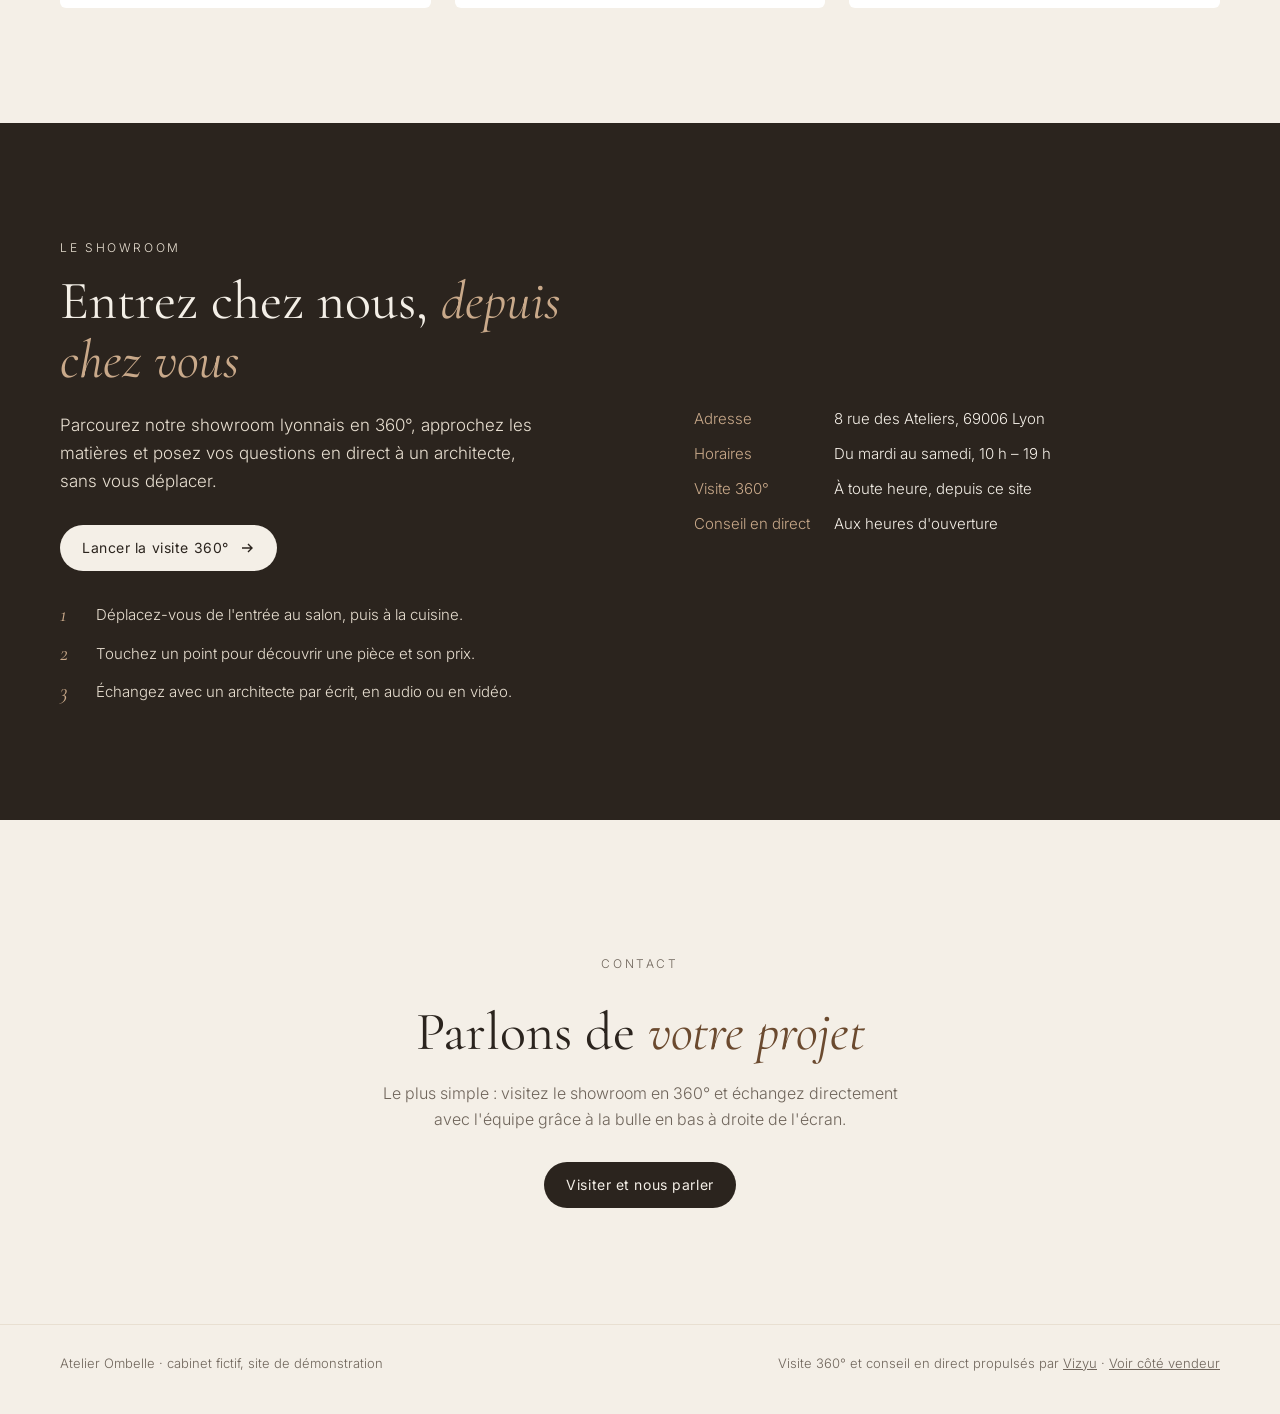
==== commit af75205d: "feat: bouton « ← vizyu.fr » dans le bandeau de la page /salon/ Co-Authored-By: Claude Opus 5.5 <nore" ====
--- a/salon/index.html
+++ b/salon/index.html
@@ -47,7 +47,13 @@
       text-align: center;
       padding: 8px 16px;
     }
-    .demo-banner a { color: #fff; }
+    .demo-banner { display: flex; align-items: center; justify-content: center; gap: 14px; flex-wrap: wrap; }
+    .demo-banner__back {
+      display: inline-flex; align-items: center; gap: 6px; flex-shrink: 0;
+      min-height: 30px; padding: 0 12px; border-radius: 999px;
+      background: #9a1218; color: #fff; text-decoration: none; font-weight: 500;
+    }
+    .demo-banner__back:hover { background: #c81a22; }
 
     header.top { position: sticky; top: 0; z-index: 5; background: rgba(244, 239, 231, 0.92); backdrop-filter: blur(8px); border-bottom: 1px solid var(--sable); }
     .top__inner { display: flex; align-items: center; justify-content: space-between; gap: 24px; height: 68px; }
@@ -138,10 +144,13 @@
 <body>
   <a class="skip" href="#contenu">Aller au contenu</a>
 
-  <p class="demo-banner">
-    Site de démonstration : Atelier Ombelle est un cabinet fictif qui illustre l'intégration de
-    <a href="/">Vizyu</a> sur le site d'un partenaire.
-  </p>
+  <div class="demo-banner">
+    <a class="demo-banner__back" href="/">
+      <svg width="14" height="14" viewBox="0 0 16 16" aria-hidden="true"><path d="M13 8H3M7 4 3 8l4 4" fill="none" stroke="currentColor" stroke-width="1.6"/></svg>
+      vizyu.fr
+    </a>
+    <span>Site de démonstration : Atelier Ombelle est un cabinet fictif qui illustre l'intégration de Vizyu sur le site d'un partenaire.</span>
+  </div>
 
   <header class="top">
     <div class="wrap top__inner">
